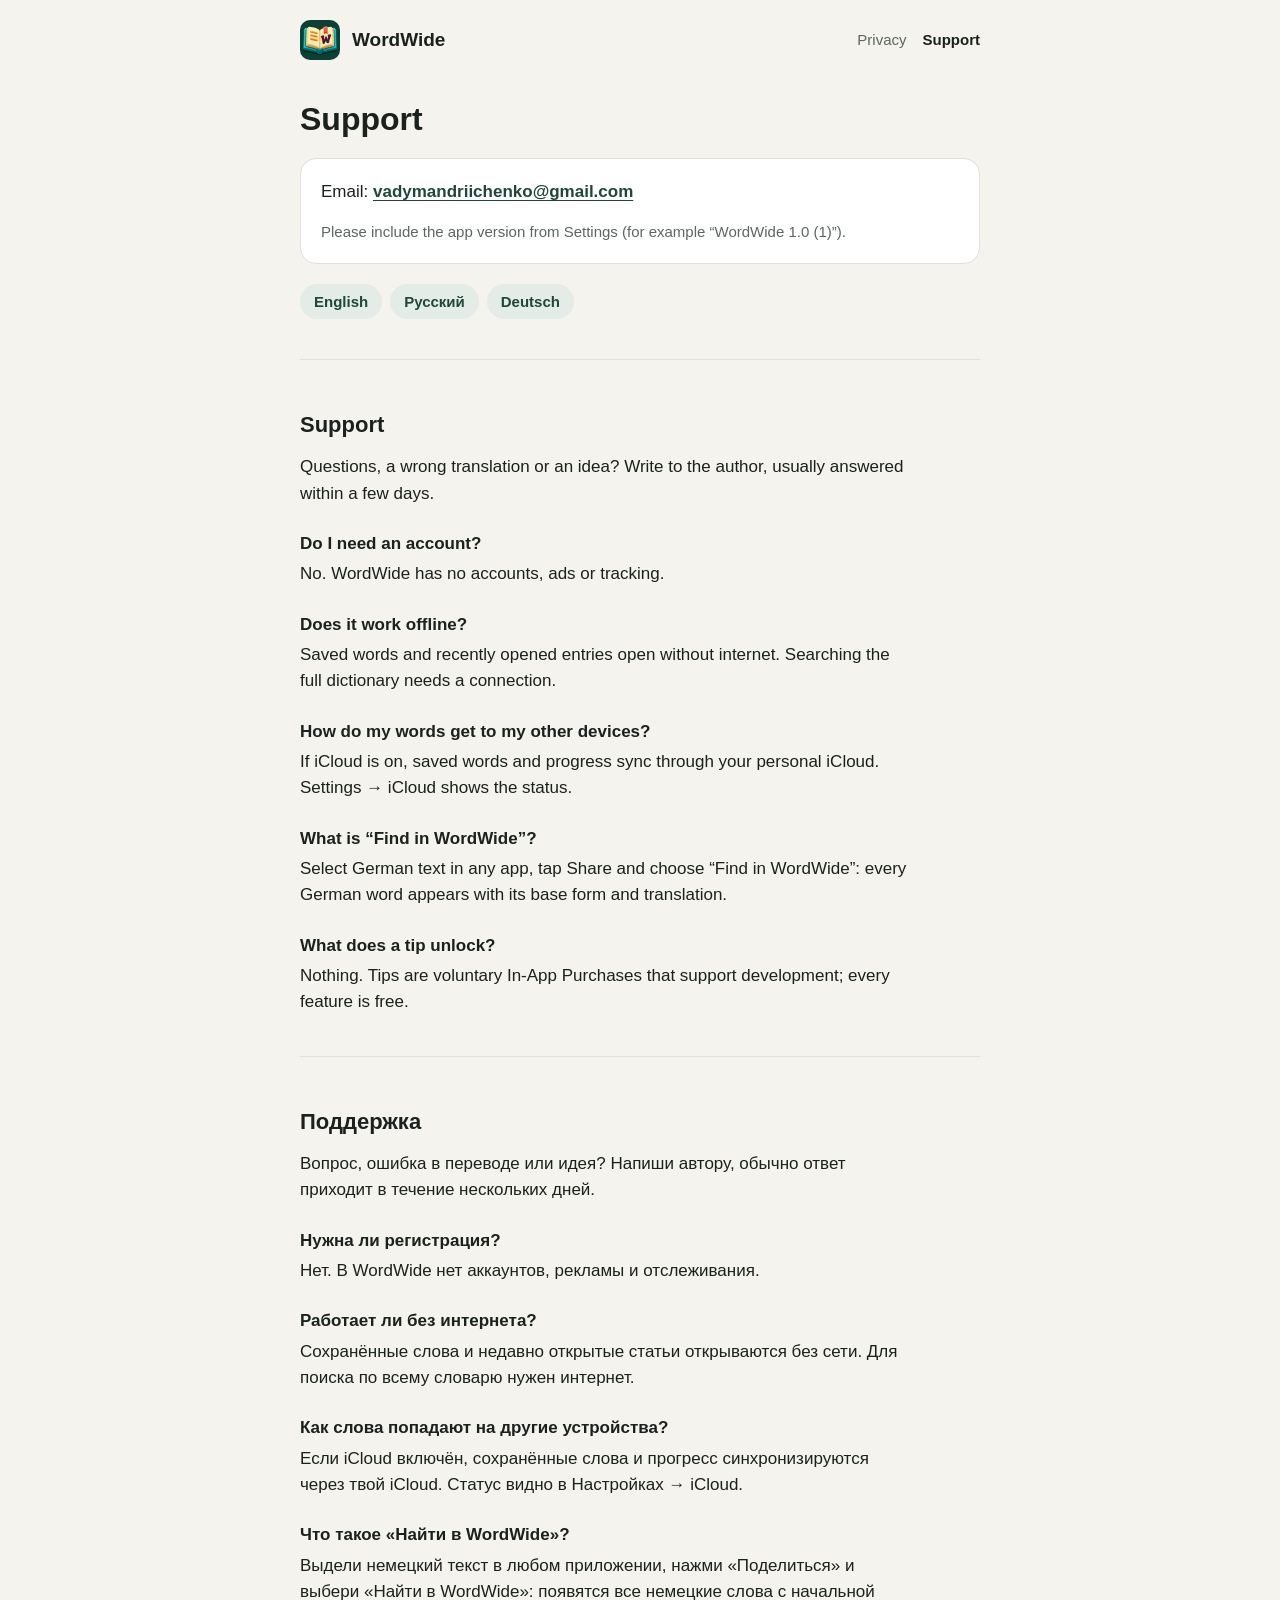
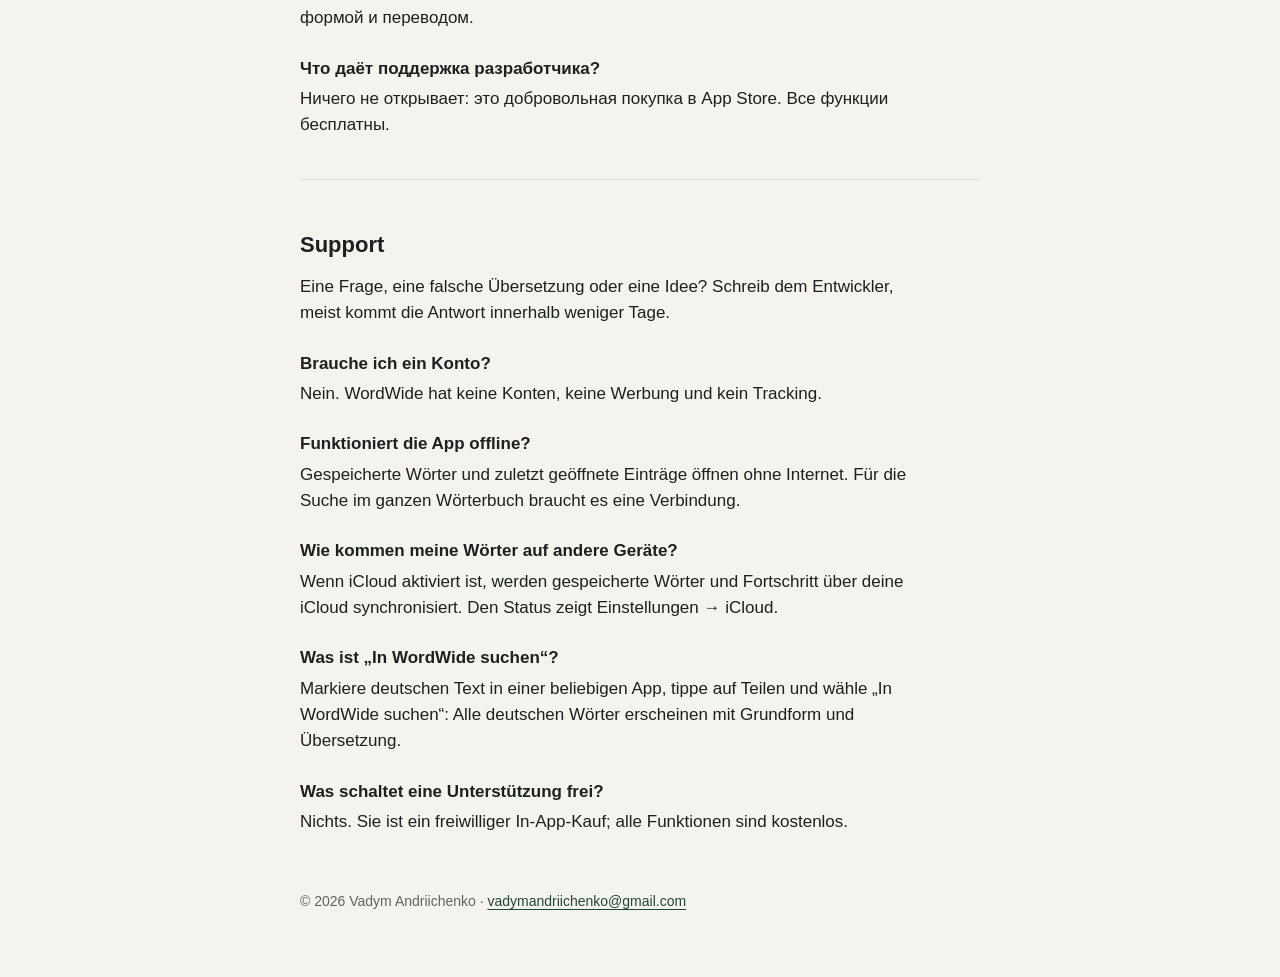
==== support.html @ 305139a5 "WordWide support and privacy pages" ====
<!doctype html>
<html lang="en">
<head>
<meta charset="utf-8">
<meta name="viewport" content="width=device-width, initial-scale=1">
<title>WordWide Support</title>
<meta name="description" content="WordWide: German dictionary and vocabulary trainer for iPhone.">
<link rel="stylesheet" href="style.css">
<link rel="icon" href="icon.png">
<link rel="apple-touch-icon" href="apple-touch-icon.png">
</head>
<body>
<header class="site">
<img src="icon.png" alt="">
<a class="home" href="./">WordWide</a>
<nav><a href="privacy.html">Privacy</a><a href="support.html" aria-current="page">Support</a></nav>
</header>
<main>
<h1>Support</h1>
<div class="card"><p>Email: <a class="email" href="mailto:vadymandriichenko@gmail.com">vadymandriichenko@gmail.com</a></p><p class="muted">Please include the app version from Settings (for example “WordWide 1.0 (1)”).</p></div>
<div class="langs"><a href="#en">English</a><a href="#ru">Русский</a><a href="#de">Deutsch</a></div>
<section class="lang" id="en" lang="en"><h2>Support</h2><p>Questions, a wrong translation or an idea? Write to the author, usually answered within a few days.</p>
<h3>Do I need an account?</h3><p>No. WordWide has no accounts, ads or tracking.</p>
<h3>Does it work offline?</h3><p>Saved words and recently opened entries open without internet. Searching the full dictionary needs a connection.</p>
<h3>How do my words get to my other devices?</h3><p>If iCloud is on, saved words and progress sync through your personal iCloud. Settings → iCloud shows the status.</p>
<h3>What is “Find in WordWide”?</h3><p>Select German text in any app, tap Share and choose “Find in WordWide”: every German word appears with its base form and translation.</p>
<h3>What does a tip unlock?</h3><p>Nothing. Tips are voluntary In-App Purchases that support development; every feature is free.</p>
</section>
<section class="lang" id="ru" lang="ru"><h2>Поддержка</h2><p>Вопрос, ошибка в переводе или идея? Напиши автору, обычно ответ приходит в течение нескольких дней.</p>
<h3>Нужна ли регистрация?</h3><p>Нет. В WordWide нет аккаунтов, рекламы и отслеживания.</p>
<h3>Работает ли без интернета?</h3><p>Сохранённые слова и недавно открытые статьи открываются без сети. Для поиска по всему словарю нужен интернет.</p>
<h3>Как слова попадают на другие устройства?</h3><p>Если iCloud включён, сохранённые слова и прогресс синхронизируются через твой iCloud. Статус видно в Настройках → iCloud.</p>
<h3>Что такое «Найти в WordWide»?</h3><p>Выдели немецкий текст в любом приложении, нажми «Поделиться» и выбери «Найти в WordWide»: появятся все немецкие слова с начальной формой и переводом.</p>
<h3>Что даёт поддержка разработчика?</h3><p>Ничего не открывает: это добровольная покупка в App Store. Все функции бесплатны.</p>
</section>
<section class="lang" id="de" lang="de"><h2>Support</h2><p>Eine Frage, eine falsche Übersetzung oder eine Idee? Schreib dem Entwickler, meist kommt die Antwort innerhalb weniger Tage.</p>
<h3>Brauche ich ein Konto?</h3><p>Nein. WordWide hat keine Konten, keine Werbung und kein Tracking.</p>
<h3>Funktioniert die App offline?</h3><p>Gespeicherte Wörter und zuletzt geöffnete Einträge öffnen ohne Internet. Für die Suche im ganzen Wörterbuch braucht es eine Verbindung.</p>
<h3>Wie kommen meine Wörter auf andere Geräte?</h3><p>Wenn iCloud aktiviert ist, werden gespeicherte Wörter und Fortschritt über deine iCloud synchronisiert. Den Status zeigt Einstellungen → iCloud.</p>
<h3>Was ist „In WordWide suchen“?</h3><p>Markiere deutschen Text in einer beliebigen App, tippe auf Teilen und wähle „In WordWide suchen“: Alle deutschen Wörter erscheinen mit Grundform und Übersetzung.</p>
<h3>Was schaltet eine Unterstützung frei?</h3><p>Nichts. Sie ist ein freiwilliger In-App-Kauf; alle Funktionen sind kostenlos.</p>
</section>
</main>
<footer>© 2026 Vadym Andriichenko · <a href="mailto:vadymandriichenko@gmail.com">vadymandriichenko@gmail.com</a></footer>
</body>
</html>
---- style.css ----
:root {
  --bg: #f4f3ee;
  --card: #ffffff;
  --fg: #1b211e;
  --muted: #5d6661;
  --line: #dfe2dc;
  --accent: #21473a;
  --accent-soft: #e3ece6;
  color-scheme: light;
}
@media (prefers-color-scheme: dark) {
  :root {
    --bg: #0f1311;
    --card: #181d1a;
    --fg: #eef1ed;
    --muted: #9aa49e;
    --line: #2a322e;
    --accent: #8fd3ad;
    --accent-soft: #1d2b24;
    color-scheme: dark;
  }
}
* { box-sizing: border-box; }
html { -webkit-text-size-adjust: 100%; }
body {
  margin: 0;
  background: var(--bg);
  color: var(--fg);
  font: 17px/1.55 -apple-system, BlinkMacSystemFont, "SF Pro Text", "Segoe UI", Roboto, sans-serif;
  padding: 0 16px 64px;
}
main { max-width: 680px; margin: 0 auto; }
a { color: var(--accent); text-underline-offset: 3px; }
header.site {
  max-width: 680px;
  margin: 0 auto;
  display: flex;
  align-items: center;
  gap: 12px;
  padding: 20px 0 8px;
}
header.site img { width: 40px; height: 40px; border-radius: 10px; }
header.site a.home { font-weight: 700; font-size: 19px; color: var(--fg); text-decoration: none; }
header.site nav { margin-left: auto; display: flex; gap: 16px; font-size: 15px; }
header.site nav a { color: var(--muted); text-decoration: none; }
header.site nav a[aria-current] { color: var(--fg); font-weight: 600; }
h1 { font-size: 32px; line-height: 1.2; margin: 32px 0 8px; text-wrap: balance; }
h2 { font-size: 22px; margin: 40px 0 12px; text-wrap: balance; }
h3 { font-size: 17px; margin: 24px 0 4px; }
p { margin: 0 0 14px; max-width: 65ch; }
.lead { color: var(--muted); font-size: 19px; }
.muted { color: var(--muted); font-size: 15px; }
.langs { display: flex; gap: 8px; flex-wrap: wrap; margin: 20px 0 0; }
.langs a {
  padding: 6px 14px;
  border-radius: 999px;
  background: var(--accent-soft);
  text-decoration: none;
  font-size: 15px;
  font-weight: 600;
}
section.lang { border-top: 1px solid var(--line); margin-top: 40px; padding-top: 8px; }
.card {
  background: var(--card);
  border: 1px solid var(--line);
  border-radius: 16px;
  padding: 20px;
  margin: 20px 0;
}
.card p:last-child { margin-bottom: 0; }
.hero { text-align: center; padding: 32px 0 8px; }
.hero img { width: 112px; height: 112px; border-radius: 26px; box-shadow: 0 10px 30px rgba(0, 0, 0, .15); }
.hero h1 { margin-top: 20px; }
.hero .lead { margin: 0 auto; }
ul.features { padding-left: 20px; margin: 0 0 14px; max-width: 65ch; }
ul.features li { margin-bottom: 6px; }
.email { font-weight: 600; word-break: break-all; }
footer { max-width: 680px; margin: 56px auto 0; color: var(--muted); font-size: 14px; }
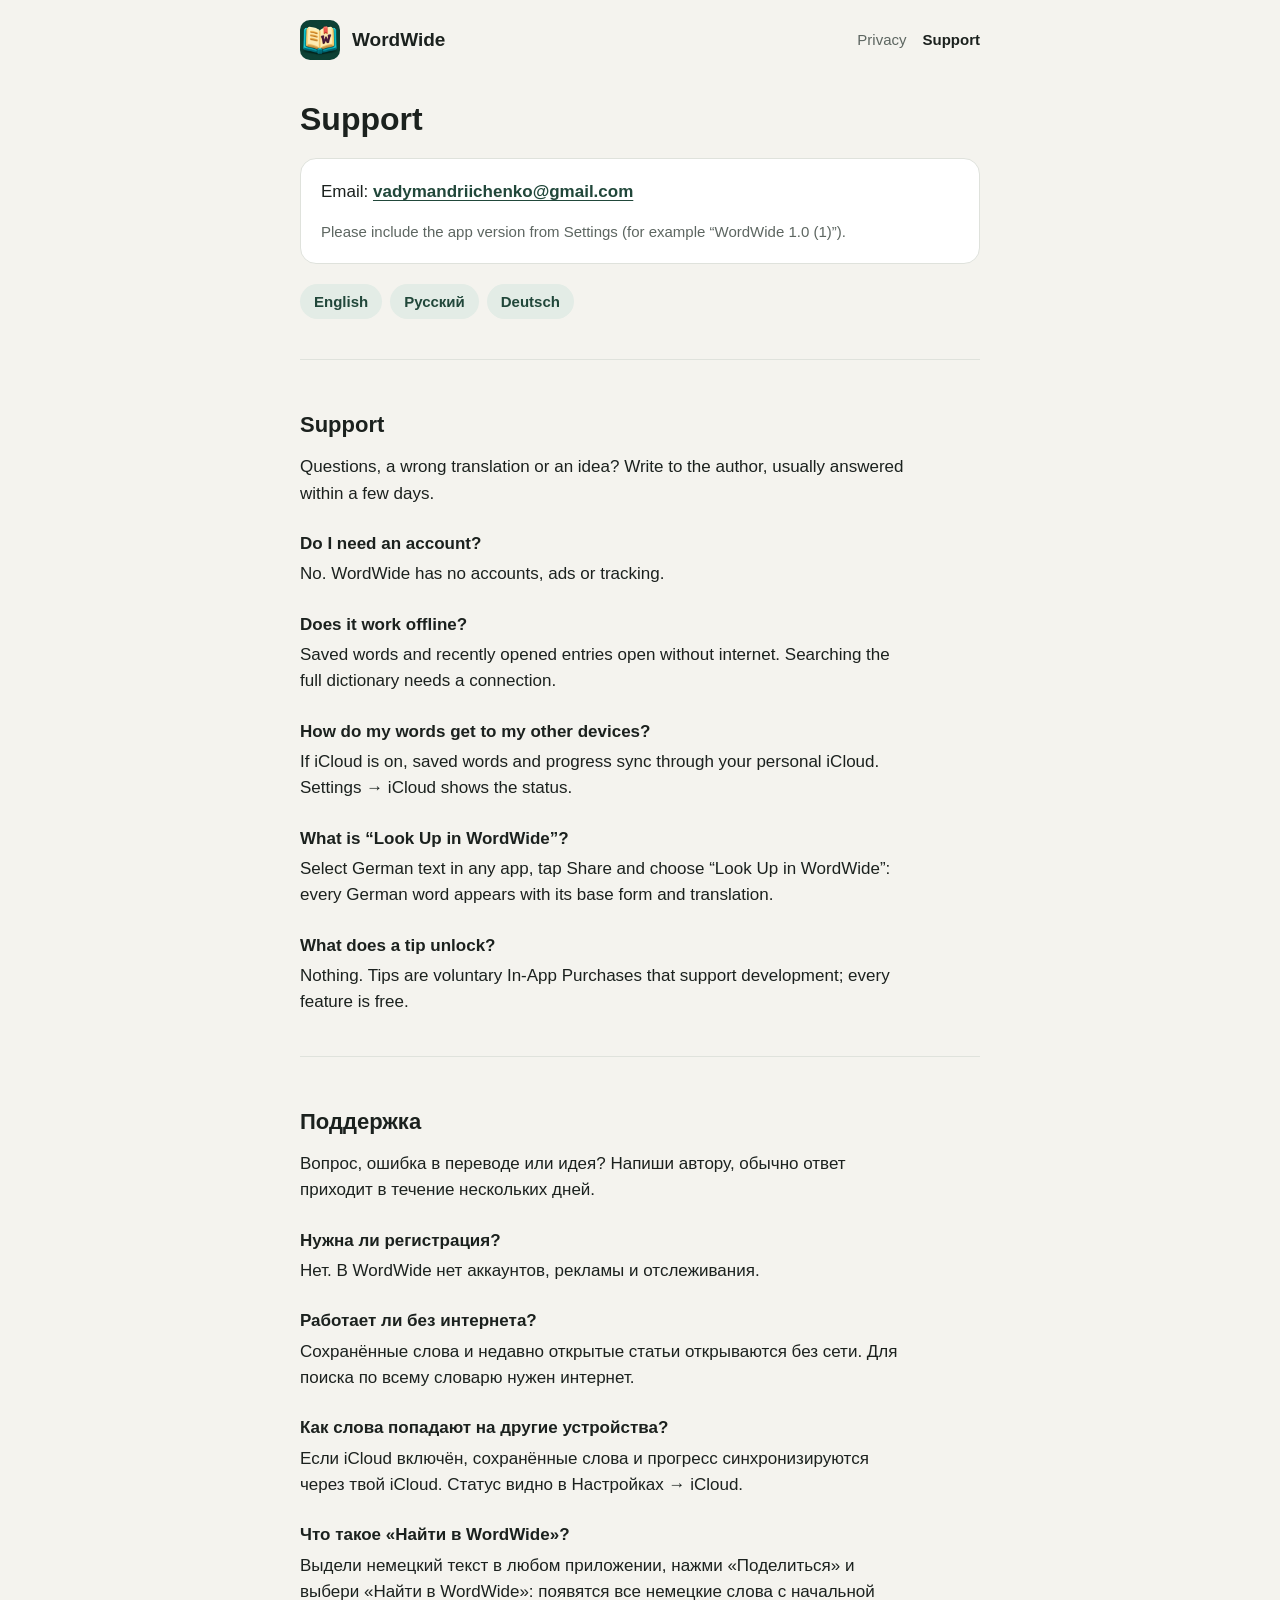
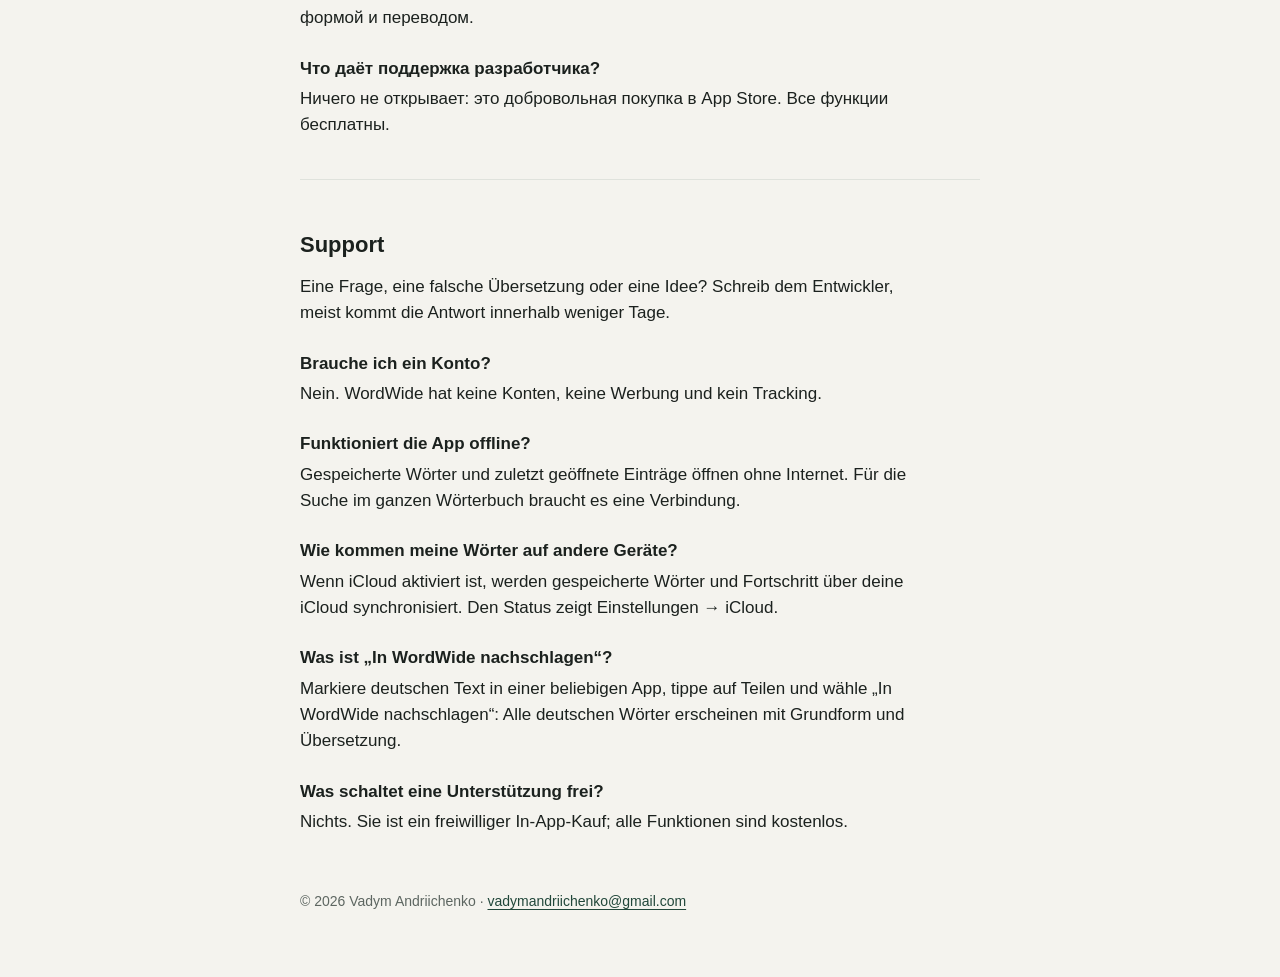
==== commit d823cc6f: "Correct the extension name on the support page; language-neutral home page Co-Authored-By: Claude Op" ====
--- a/support.html
+++ b/support.html
@@ -23,7 +23,7 @@
 <h3>Do I need an account?</h3><p>No. WordWide has no accounts, ads or tracking.</p>
 <h3>Does it work offline?</h3><p>Saved words and recently opened entries open without internet. Searching the full dictionary needs a connection.</p>
 <h3>How do my words get to my other devices?</h3><p>If iCloud is on, saved words and progress sync through your personal iCloud. Settings → iCloud shows the status.</p>
-<h3>What is “Find in WordWide”?</h3><p>Select German text in any app, tap Share and choose “Find in WordWide”: every German word appears with its base form and translation.</p>
+<h3>What is “Look Up in WordWide”?</h3><p>Select German text in any app, tap Share and choose “Look Up in WordWide”: every German word appears with its base form and translation.</p>
 <h3>What does a tip unlock?</h3><p>Nothing. Tips are voluntary In-App Purchases that support development; every feature is free.</p>
 </section>
 <section class="lang" id="ru" lang="ru"><h2>Поддержка</h2><p>Вопрос, ошибка в переводе или идея? Напиши автору, обычно ответ приходит в течение нескольких дней.</p>
@@ -37,7 +37,7 @@
 <h3>Brauche ich ein Konto?</h3><p>Nein. WordWide hat keine Konten, keine Werbung und kein Tracking.</p>
 <h3>Funktioniert die App offline?</h3><p>Gespeicherte Wörter und zuletzt geöffnete Einträge öffnen ohne Internet. Für die Suche im ganzen Wörterbuch braucht es eine Verbindung.</p>
 <h3>Wie kommen meine Wörter auf andere Geräte?</h3><p>Wenn iCloud aktiviert ist, werden gespeicherte Wörter und Fortschritt über deine iCloud synchronisiert. Den Status zeigt Einstellungen → iCloud.</p>
-<h3>Was ist „In WordWide suchen“?</h3><p>Markiere deutschen Text in einer beliebigen App, tippe auf Teilen und wähle „In WordWide suchen“: Alle deutschen Wörter erscheinen mit Grundform und Übersetzung.</p>
+<h3>Was ist „In WordWide nachschlagen“?</h3><p>Markiere deutschen Text in einer beliebigen App, tippe auf Teilen und wähle „In WordWide nachschlagen“: Alle deutschen Wörter erscheinen mit Grundform und Übersetzung.</p>
 <h3>Was schaltet eine Unterstützung frei?</h3><p>Nichts. Sie ist ein freiwilliger In-App-Kauf; alle Funktionen sind kostenlos.</p>
 </section>
 </main>
